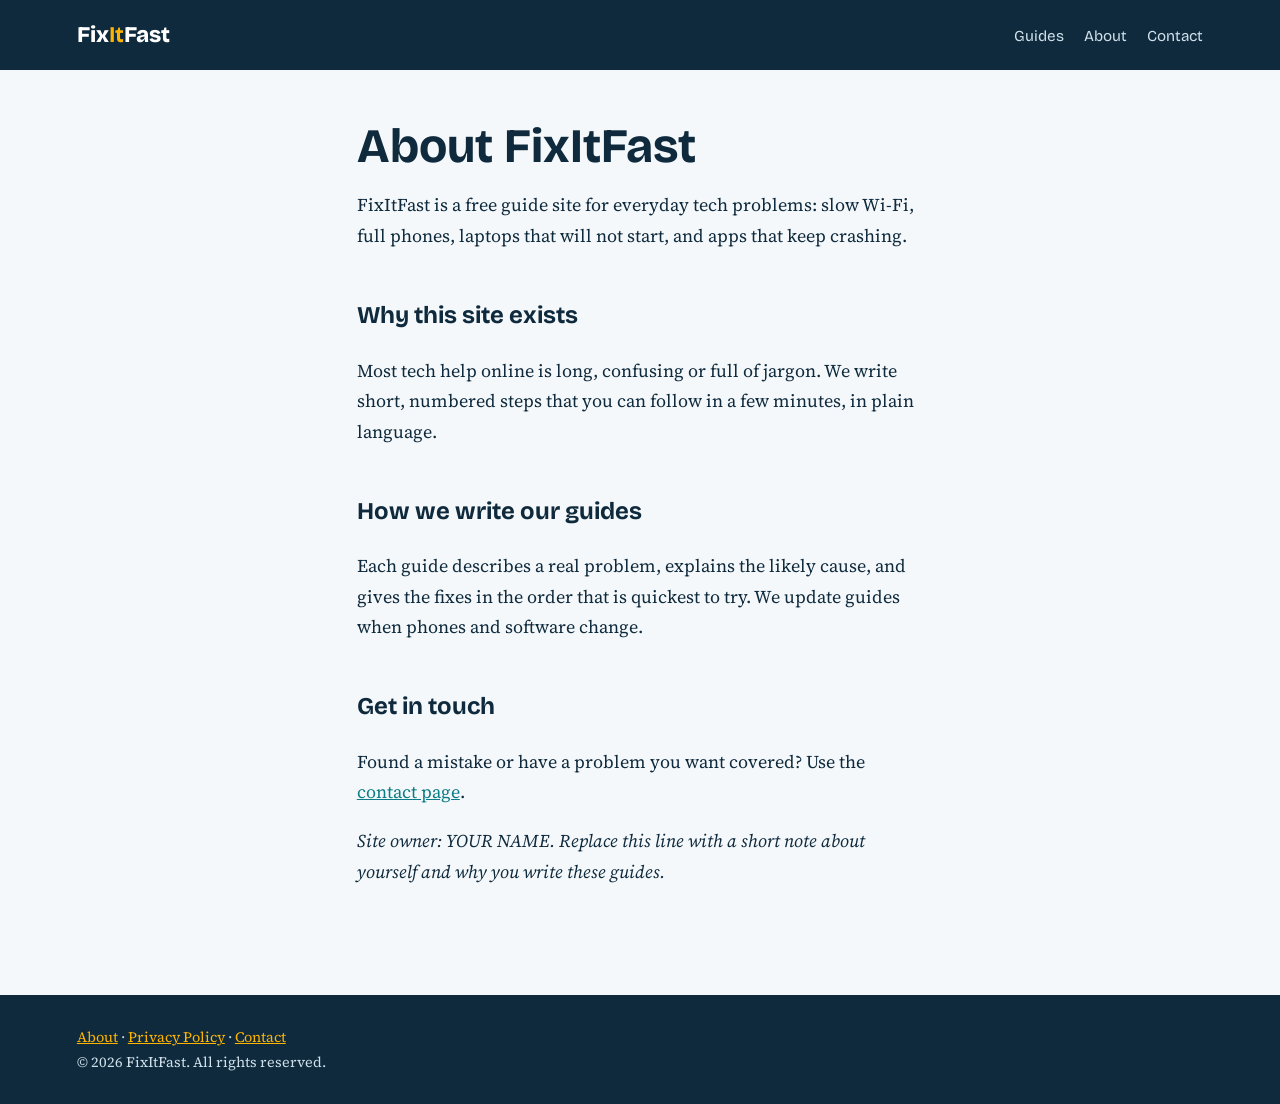
==== about.html @ f8f52d30 "Initial commit" ====
<!DOCTYPE html><html lang="en"><head><meta charset="utf-8"><meta name="viewport" content="width=device-width,initial-scale=1"><title>About FixItFast</title><meta name="description" content="FixItFast publishes step-by-step guides that fix everyday phone, Wi-Fi and computer problems."><link rel="stylesheet" href="https://fonts.googleapis.com/css2?family=Bricolage+Grotesque:wght@500;800&family=Source+Serif+4&display=swap"><link rel="stylesheet" href="style.css"><!-- Paste your Google AdSense script here after approval --></head><body><header><a class="logo" href="index.html">Fix<b>It</b>Fast</a><nav><a href="index.html#guides">Guides</a><a href="about.html">About</a><a href="contact.html">Contact</a></nav></header><article><h1>About FixItFast</h1><p>FixItFast is a free guide site for everyday tech problems: slow Wi-Fi, full phones, laptops that will not start, and apps that keep crashing.</p><h2>Why this site exists</h2><p>Most tech help online is long, confusing or full of jargon. We write short, numbered steps that you can follow in a few minutes, in plain language.</p><h2>How we write our guides</h2><p>Each guide describes a real problem, explains the likely cause, and gives the fixes in the order that is quickest to try. We update guides when phones and software change.</p><h2>Get in touch</h2><p>Found a mistake or have a problem you want covered? Use the <a href="contact.html">contact page</a>.</p><p><em>Site owner: YOUR NAME. Replace this line with a short note about yourself and why you write these guides.</em></p></article><footer><a href="about.html">About</a> · <a href="privacy.html">Privacy Policy</a> · <a href="contact.html">Contact</a><br>© <span id="y"></span> FixItFast. All rights reserved.<script>document.getElementById("y").textContent=new Date().getFullYear()</script></footer></body></html>
---- style.css ----
:root{--bg:#F4F8FA;--ink:#0F2A3D;--mut:#5B7385;--acc:#FFB400;--teal:#0E7C86;--card:#fff;--line:#D9E4EA}
*{box-sizing:border-box}html{scroll-behavior:smooth}
body{margin:0;background:var(--bg);color:var(--ink);font:18px/1.7 "Source Serif 4",Georgia,serif}
h1,h2,h3,.logo,button,.chip,nav a{font-family:"Bricolage Grotesque","Segoe UI",Arial,sans-serif}
a{color:var(--teal)}
header{display:flex;justify-content:space-between;align-items:center;padding:16px 6vw;background:var(--ink)}
.logo{color:#fff;font-weight:800;font-size:1.4rem;text-decoration:none}.logo b{color:var(--acc)}
nav a{color:#CFE0EA;margin-left:20px;text-decoration:none;font-size:.95rem}
.hero{background:var(--ink);color:#fff;padding:56px 6vw 72px;border-bottom:8px solid var(--acc)}
.hero h1{font-size:clamp(2.2rem,6vw,4rem);line-height:1.05;margin:0 0 14px;max-width:16ch;letter-spacing:-.02em}
.hero p{color:#CFE0EA;max-width:52ch;margin:0 0 26px}
.search{display:flex;max-width:560px;border-radius:10px;overflow:hidden;box-shadow:0 0 0 3px var(--acc)}
.search input{flex:1;padding:16px;font-size:1rem;border:0;outline:0}
.search button{background:var(--acc);border:0;padding:0 22px;font-weight:700;color:var(--ink)}
main{padding:36px 6vw}.chips{display:flex;gap:10px;flex-wrap:wrap;margin-bottom:26px}
.chip{border:2px solid var(--ink);background:none;border-radius:99px;padding:6px 16px;cursor:pointer;font-size:.9rem;color:var(--ink)}
.chip.on{background:var(--ink);color:#fff}
.grid{display:grid;grid-template-columns:repeat(auto-fill,minmax(290px,1fr));gap:22px}
.card{background:var(--card);border-left:6px solid var(--acc);padding:20px 22px;text-decoration:none;color:var(--ink);display:block;border-radius:4px 12px 12px 4px}
.card:hover{border-left-color:var(--teal)}
.card h3{margin:0 0 8px;font-size:1.2rem;line-height:1.25}.card p{margin:0;color:var(--mut);font-size:.95rem;line-height:1.5}
.meta{font:.8rem "Bricolage Grotesque",sans-serif;color:var(--teal);margin-bottom:6px;display:block}
.ad{margin:30px 0;padding:22px;border:2px dashed var(--line);text-align:center;color:var(--mut);font-size:.85rem}
article{max-width:720px;margin:0 auto;padding:40px 6vw}
article h1{font-size:clamp(2rem,5vw,3rem);line-height:1.1;margin:.2em 0}
article h2{margin-top:1.8em;font-size:1.5rem}
.steps li{margin-bottom:.6em}
section.page{max-width:720px;margin:50px auto 0}
footer{background:var(--ink);color:#CFE0EA;padding:30px 6vw;font-size:.9rem;margin-top:50px}
footer a{color:var(--acc)}
:focus-visible{outline:3px solid var(--acc);outline-offset:2px}
@media(max-width:560px){nav a{margin-left:12px}}
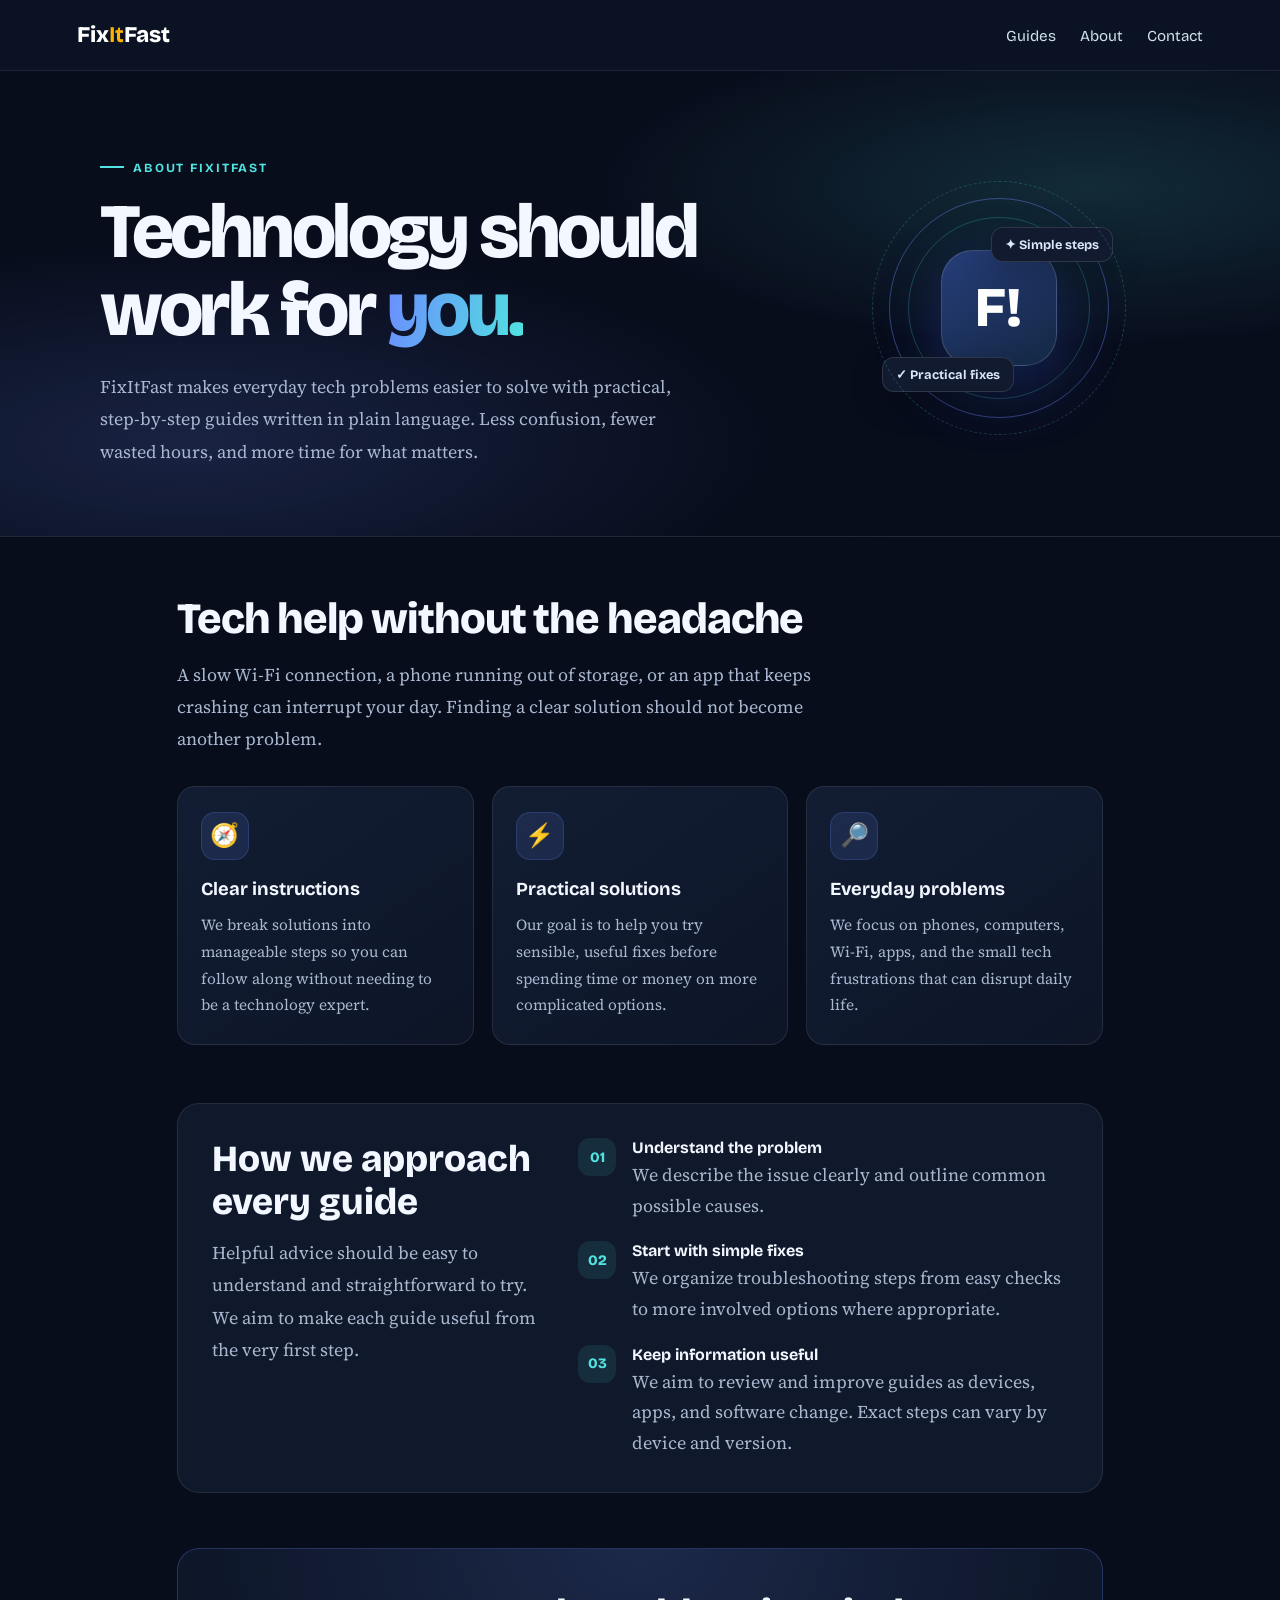
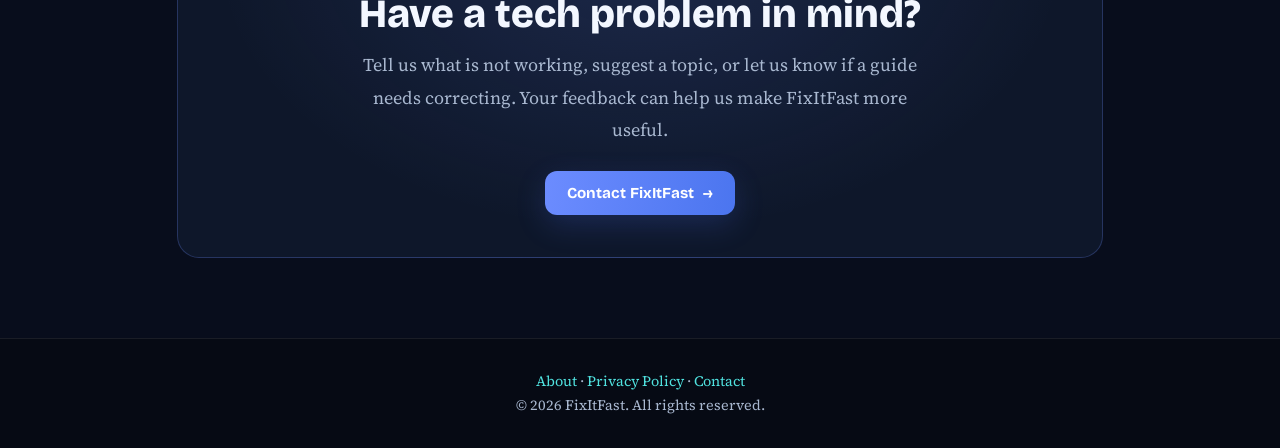
==== commit 51ad8b1d: "update side pages" ====
--- a/about.html
+++ b/about.html
@@ -1 +1,570 @@
-<!DOCTYPE html><html lang="en"><head><meta charset="utf-8"><meta name="viewport" content="width=device-width,initial-scale=1"><title>About FixItFast</title><meta name="description" content="FixItFast publishes step-by-step guides that fix everyday phone, Wi-Fi and computer problems."><link rel="stylesheet" href="https://fonts.googleapis.com/css2?family=Bricolage+Grotesque:wght@500;800&family=Source+Serif+4&display=swap"><link rel="stylesheet" href="style.css"><!-- Paste your Google AdSense script here after approval --></head><body><header><a class="logo" href="index.html">Fix<b>It</b>Fast</a><nav><a href="index.html#guides">Guides</a><a href="about.html">About</a><a href="contact.html">Contact</a></nav></header><article><h1>About FixItFast</h1><p>FixItFast is a free guide site for everyday tech problems: slow Wi-Fi, full phones, laptops that will not start, and apps that keep crashing.</p><h2>Why this site exists</h2><p>Most tech help online is long, confusing or full of jargon. We write short, numbered steps that you can follow in a few minutes, in plain language.</p><h2>How we write our guides</h2><p>Each guide describes a real problem, explains the likely cause, and gives the fixes in the order that is quickest to try. We update guides when phones and software change.</p><h2>Get in touch</h2><p>Found a mistake or have a problem you want covered? Use the <a href="contact.html">contact page</a>.</p><p><em>Site owner: YOUR NAME. Replace this line with a short note about yourself and why you write these guides.</em></p></article><footer><a href="about.html">About</a> · <a href="privacy.html">Privacy Policy</a> · <a href="contact.html">Contact</a><br>© <span id="y"></span> FixItFast. All rights reserved.<script>document.getElementById("y").textContent=new Date().getFullYear()</script></footer></body></html>+
+<!DOCTYPE html>
+<html lang="en">
+<head>
+  <meta charset="utf-8">
+  <meta name="viewport" content="width=device-width, initial-scale=1">
+  <title>About FixItFast | Simple Tech Solutions</title>
+  <meta name="description" content="Discover FixItFast: practical, easy-to-follow guides for solving everyday phone, Wi-Fi, computer and app problems.">
+
+  <link rel="stylesheet" href="https://fonts.googleapis.com/css2?family=Bricolage+Grotesque:wght@500;700;800&family=Source+Serif+4&display=swap">
+  <link rel="stylesheet" href="style.css">
+
+  <style>
+    body.about-page {
+      --about-bg: #080d1c;
+      --about-panel: #111a2e;
+      --about-text: #f3f7ff;
+      --about-muted: #a9b8d0;
+      --about-blue: #6c8cff;
+      --about-cyan: #50e3e0;
+      background: var(--about-bg);
+      color: var(--about-text);
+      font-family: "Source Serif 4", Georgia, serif;
+      min-height: 100vh;
+    }
+
+    .about-page *,
+    .about-page *::before,
+    .about-page *::after {
+      box-sizing: border-box;
+    }
+
+    .about-page header {
+      background: #0b1224;
+      border-bottom: 1px solid rgba(255,255,255,.08);
+    }
+
+    .about-page .about-hero {
+      position: relative;
+      isolation: isolate;
+      overflow: hidden;
+      padding: 76px 6vw 68px;
+      background:
+        radial-gradient(ellipse at 85% 25%, rgba(80,227,224,.14), transparent 32%),
+        radial-gradient(ellipse at 15% 80%, rgba(108,140,255,.17), transparent 38%),
+        #080d1c;
+      border-bottom: 1px solid rgba(255,255,255,.1);
+    }
+
+    .about-page .about-hero-inner {
+      max-width: 1080px;
+      margin: auto;
+      display: grid;
+      grid-template-columns: 1.3fr .7fr;
+      align-items: center;
+      gap: 45px;
+    }
+
+    .about-page .eyebrow {
+      display: inline-flex;
+      align-items: center;
+      gap: 9px;
+      color: var(--about-cyan);
+      font: 700 .78rem "Bricolage Grotesque", sans-serif;
+      text-transform: uppercase;
+      letter-spacing: .15em;
+      margin-bottom: 18px;
+    }
+
+    .about-page .eyebrow::before {
+      content: "";
+      width: 24px;
+      height: 2px;
+      background: var(--about-cyan);
+    }
+
+    .about-page .about-hero h1 {
+      max-width: 680px;
+      margin: 0 0 22px;
+      color: var(--about-text);
+      font: 800 clamp(2.6rem, 6vw, 4.8rem)/1.02 "Bricolage Grotesque", sans-serif;
+      letter-spacing: -.045em;
+    }
+
+    .about-page .gradient-text {
+      background: linear-gradient(100deg, #6c8cff, #50e3e0);
+      -webkit-background-clip: text;
+      background-clip: text;
+      color: transparent;
+    }
+
+    .about-page .hero-description {
+      max-width: 600px;
+      color: var(--about-muted);
+      font-size: 1.12rem;
+      line-height: 1.8;
+      margin: 0;
+    }
+
+    .about-page .hero-art {
+      display: grid;
+      place-items: center;
+      min-height: 260px;
+      position: relative;
+    }
+
+    .about-page .orbit {
+      width: 220px;
+      height: 220px;
+      border: 1px solid rgba(108,140,255,.4);
+      border-radius: 50%;
+      display: grid;
+      place-items: center;
+      position: relative;
+      animation: about-float 5s ease-in-out infinite;
+    }
+
+    .about-page .orbit::before,
+    .about-page .orbit::after {
+      content: "";
+      position: absolute;
+      border: 1px solid rgba(80,227,224,.23);
+      border-radius: 50%;
+    }
+
+    .about-page .orbit::before {
+      inset: 18px;
+    }
+
+    .about-page .orbit::after {
+      inset: -18px;
+      border-style: dashed;
+      animation: about-spin 24s linear infinite;
+    }
+
+    .about-page .hero-icon {
+      width: 116px;
+      height: 116px;
+      display: grid;
+      place-items: center;
+      border-radius: 32px;
+      color: white;
+      font: 800 3.5rem "Bricolage Grotesque", sans-serif;
+      background: linear-gradient(145deg, #263d79, #142844);
+      border: 1px solid rgba(255,255,255,.16);
+      box-shadow: 0 20px 65px rgba(57,103,255,.28);
+    }
+
+    .about-page .float-tag {
+      position: absolute;
+      padding: 9px 13px;
+      border-radius: 12px;
+      background: #111a2e;
+      border: 1px solid rgba(255,255,255,.12);
+      color: #dce7ff;
+      font: 700 .8rem "Bricolage Grotesque", sans-serif;
+      box-shadow: 0 10px 35px rgba(0,0,0,.2);
+    }
+
+    .about-page .tag-one {
+      top: 28px;
+      right: -5px;
+    }
+
+    .about-page .tag-two {
+      bottom: 25px;
+      left: -8px;
+    }
+
+    .about-page .about-content {
+      max-width: 1080px;
+      margin: auto;
+      padding: 58px 6vw 20px;
+    }
+
+    .about-page .section-heading {
+      max-width: 680px;
+      margin-bottom: 28px;
+    }
+
+    .about-page .section-heading h2 {
+      color: var(--about-text);
+      font: 800 clamp(1.8rem, 4vw, 2.7rem)/1.15 "Bricolage Grotesque", sans-serif;
+      letter-spacing: -.025em;
+      margin: 0 0 14px;
+    }
+
+    .about-page .section-heading p {
+      color: var(--about-muted);
+      margin: 0;
+      line-height: 1.8;
+    }
+
+    .about-page .feature-grid {
+      display: grid;
+      grid-template-columns: repeat(3, minmax(0, 1fr));
+      gap: 18px;
+      margin: 30px 0 58px;
+    }
+
+    .about-page .feature-card {
+      padding: 25px 23px;
+      background: linear-gradient(145deg, #121d33, #0d1527);
+      border: 1px solid rgba(255,255,255,.09);
+      border-radius: 18px;
+      transition: transform .25s ease, border-color .25s ease;
+    }
+
+    .about-page .feature-card:hover {
+      transform: translateY(-5px);
+      border-color: rgba(80,227,224,.45);
+    }
+
+    .about-page .feature-icon {
+      width: 48px;
+      height: 48px;
+      display: grid;
+      place-items: center;
+      border-radius: 14px;
+      background: rgba(108,140,255,.13);
+      border: 1px solid rgba(108,140,255,.2);
+      font-size: 1.45rem;
+      margin-bottom: 18px;
+    }
+
+    .about-page .feature-card h3 {
+      color: var(--about-text);
+      font: 700 1.15rem/1.3 "Bricolage Grotesque", sans-serif;
+      margin: 0 0 10px;
+    }
+
+    .about-page .feature-card p {
+      color: var(--about-muted);
+      font-size: .96rem;
+      line-height: 1.75;
+      margin: 0;
+    }
+
+    .about-page .process-panel {
+      display: grid;
+      grid-template-columns: .8fr 1.2fr;
+      gap: 40px;
+      align-items: start;
+      padding: 34px;
+      background: #10192b;
+      border: 1px solid rgba(255,255,255,.09);
+      border-radius: 22px;
+      margin-bottom: 55px;
+    }
+
+    .about-page .process-panel h2 {
+      color: var(--about-text);
+      font: 800 clamp(1.7rem, 3vw, 2.3rem)/1.15 "Bricolage Grotesque", sans-serif;
+      margin: 0 0 14px;
+    }
+
+    .about-page .process-panel > div > p {
+      color: var(--about-muted);
+      line-height: 1.8;
+      margin: 0;
+    }
+
+    .about-page .process-list {
+      list-style: none;
+      padding: 0;
+      margin: 0;
+      display: grid;
+      gap: 20px;
+    }
+
+    .about-page .process-list li {
+      display: grid;
+      grid-template-columns: 40px 1fr;
+      gap: 14px;
+      align-items: start;
+      color: var(--about-muted);
+      line-height: 1.7;
+    }
+
+    .about-page .step-number {
+      width: 38px;
+      height: 38px;
+      display: grid;
+      place-items: center;
+      border-radius: 12px;
+      background: rgba(80,227,224,.1);
+      color: var(--about-cyan);
+      font: 800 .9rem "Bricolage Grotesque", sans-serif;
+    }
+
+    .about-page .process-list strong {
+      display: block;
+      color: var(--about-text);
+      font: 700 1rem "Bricolage Grotesque", sans-serif;
+      margin-bottom: 3px;
+    }
+
+    .about-page .about-cta {
+      text-align: center;
+      padding: 42px 25px;
+      border: 1px solid rgba(108,140,255,.25);
+      border-radius: 22px;
+      background:
+        radial-gradient(ellipse at 50% 0%, rgba(108,140,255,.15), transparent 65%),
+        #0e172a;
+      margin-bottom: 25px;
+    }
+
+    .about-page .about-cta h2 {
+      color: var(--about-text);
+      font: 800 clamp(1.8rem, 4vw, 2.5rem)/1.15 "Bricolage Grotesque", sans-serif;
+      margin: 0 0 12px;
+    }
+
+    .about-page .about-cta p {
+      max-width: 580px;
+      color: var(--about-muted);
+      margin: 0 auto 24px;
+      line-height: 1.8;
+    }
+
+    .about-page .cta-button {
+      display: inline-flex;
+      align-items: center;
+      justify-content: center;
+      gap: 9px;
+      padding: 13px 22px;
+      border-radius: 12px;
+      background: linear-gradient(100deg, #6c8cff, #4b75ef);
+      color: white;
+      text-decoration: none;
+      font: 700 .95rem "Bricolage Grotesque", sans-serif;
+      box-shadow: 0 10px 30px rgba(76,112,240,.2);
+      transition: transform .2s ease;
+    }
+
+    .about-page .cta-button:hover {
+      transform: translateY(-2px);
+    }
+
+    .about-page a:focus-visible {
+      outline: 3px solid var(--about-cyan);
+      outline-offset: 4px;
+    }
+
+    .about-page footer {
+      background: #060a14;
+      border-top: 1px solid rgba(255,255,255,.08);
+      color: #a9b8d0;
+      margin-top: 35px;
+      text-align: center;
+    }
+
+    .about-page footer a {
+      color: var(--about-cyan);
+      text-decoration: none;
+    }
+
+    .about-page footer a:hover {
+      text-decoration: underline;
+    }
+
+    @keyframes about-float {
+      0%, 100% { transform: translateY(0); }
+      50% { transform: translateY(-10px); }
+    }
+
+    @keyframes about-spin {
+      to { transform: rotate(360deg); }
+    }
+
+    @media (max-width: 760px) {
+      .about-page .about-hero-inner {
+        grid-template-columns: 1fr;
+        gap: 24px;
+      }
+
+      .about-page .about-hero {
+        padding-top: 55px;
+      }
+
+      .about-page .hero-art {
+        min-height: 230px;
+      }
+
+      .about-page .feature-grid {
+        grid-template-columns: 1fr;
+      }
+
+      .about-page .process-panel {
+        grid-template-columns: 1fr;
+        gap: 25px;
+        padding: 25px;
+      }
+    }
+
+    @media (max-width: 480px) {
+      .about-page nav a {
+        margin-left: 10px;
+        font-size: .86rem;
+      }
+
+      .about-page .orbit {
+        width: 175px;
+        height: 175px;
+      }
+
+      .about-page .hero-icon {
+        width: 94px;
+        height: 94px;
+        border-radius: 26px;
+        font-size: 2.8rem;
+      }
+
+      .about-page .tag-one {
+        right: 0;
+      }
+
+      .about-page .tag-two {
+        left: 0;
+      }
+    }
+
+    @media (prefers-reduced-motion: reduce) {
+      .about-page *,
+      .about-page *::before,
+      .about-page *::after {
+        animation-duration: .01ms !important;
+        animation-iteration-count: 1 !important;
+        scroll-behavior: auto !important;
+        transition-duration: .01ms !important;
+      }
+    }
+  </style>
+</head>
+
+<body class="about-page">
+  <header>
+    <a class="logo" href="index.html">Fix<b>It</b>Fast</a>
+    <nav aria-label="Main navigation">
+      <a href="index.html#guides">Guides</a>
+      <a href="about.html" aria-current="page">About</a>
+      <a href="contact.html">Contact</a>
+    </nav>
+  </header>
+
+  <section class="about-hero">
+    <div class="about-hero-inner">
+      <div>
+        <div class="eyebrow">About FixItFast</div>
+        <h1>Technology should work for <span class="gradient-text">you.</span></h1>
+        <p class="hero-description">
+          FixItFast makes everyday tech problems easier to solve with practical,
+          step-by-step guides written in plain language. Less confusion, fewer
+          wasted hours, and more time for what matters.
+        </p>
+      </div>
+
+      <div class="hero-art" aria-hidden="true">
+        <div class="orbit">
+          <div class="hero-icon">F!</div>
+          <div class="float-tag tag-one">✦ Simple steps</div>
+          <div class="float-tag tag-two">✓ Practical fixes</div>
+        </div>
+      </div>
+    </div>
+  </section>
+
+  <main class="about-content">
+    <section>
+      <div class="section-heading">
+        <h2>Tech help without the headache</h2>
+        <p>
+          A slow Wi-Fi connection, a phone running out of storage, or an app
+          that keeps crashing can interrupt your day. Finding a clear solution
+          should not become another problem.
+        </p>
+      </div>
+
+      <div class="feature-grid">
+        <article class="feature-card">
+          <div class="feature-icon" aria-hidden="true">🧭</div>
+          <h3>Clear instructions</h3>
+          <p>
+            We break solutions into manageable steps so you can follow along
+            without needing to be a technology expert.
+          </p>
+        </article>
+
+        <article class="feature-card">
+          <div class="feature-icon" aria-hidden="true">⚡</div>
+          <h3>Practical solutions</h3>
+          <p>
+            Our goal is to help you try sensible, useful fixes before spending
+            time or money on more complicated options.
+          </p>
+        </article>
+
+        <article class="feature-card">
+          <div class="feature-icon" aria-hidden="true">🔎</div>
+          <h3>Everyday problems</h3>
+          <p>
+            We focus on phones, computers, Wi-Fi, apps, and the small tech
+            frustrations that can disrupt daily life.
+          </p>
+        </article>
+      </div>
+    </section>
+
+    <section class="process-panel">
+      <div>
+        <h2>How we approach every guide</h2>
+        <p>
+          Helpful advice should be easy to understand and straightforward to
+          try. We aim to make each guide useful from the very first step.
+        </p>
+      </div>
+
+      <ol class="process-list">
+        <li>
+          <span class="step-number">01</span>
+          <div>
+            <strong>Understand the problem</strong>
+            We describe the issue clearly and outline common possible causes.
+          </div>
+        </li>
+        <li>
+          <span class="step-number">02</span>
+          <div>
+            <strong>Start with simple fixes</strong>
+            We organize troubleshooting steps from easy checks to more involved
+            options where appropriate.
+          </div>
+        </li>
+        <li>
+          <span class="step-number">03</span>
+          <div>
+            <strong>Keep information useful</strong>
+            We aim to review and improve guides as devices, apps, and software
+            change. Exact steps can vary by device and version.
+          </div>
+        </li>
+      </ol>
+    </section>
+
+    <section class="about-cta">
+      <h2>Have a tech problem in mind?</h2>
+      <p>
+        Tell us what is not working, suggest a topic, or let us know if a guide
+        needs correcting. Your feedback can help us make FixItFast more useful.
+      </p>
+      <a class="cta-button" href="contact.html">
+        Contact FixItFast <span aria-hidden="true">→</span>
+      </a>
+    </section>
+  </main>
+
+  <footer>
+    <a href="about.html">About</a> ·
+    <a href="privacy.html">Privacy Policy</a> ·
+    <a href="contact.html">Contact</a>
+    <br>
+    © <span id="y"></span> FixItFast. All rights reserved.
+  </footer>
+
+  <script>
+    document.getElementById("y").textContent = new Date().getFullYear();
+  </script>
+</body>
+</html>
